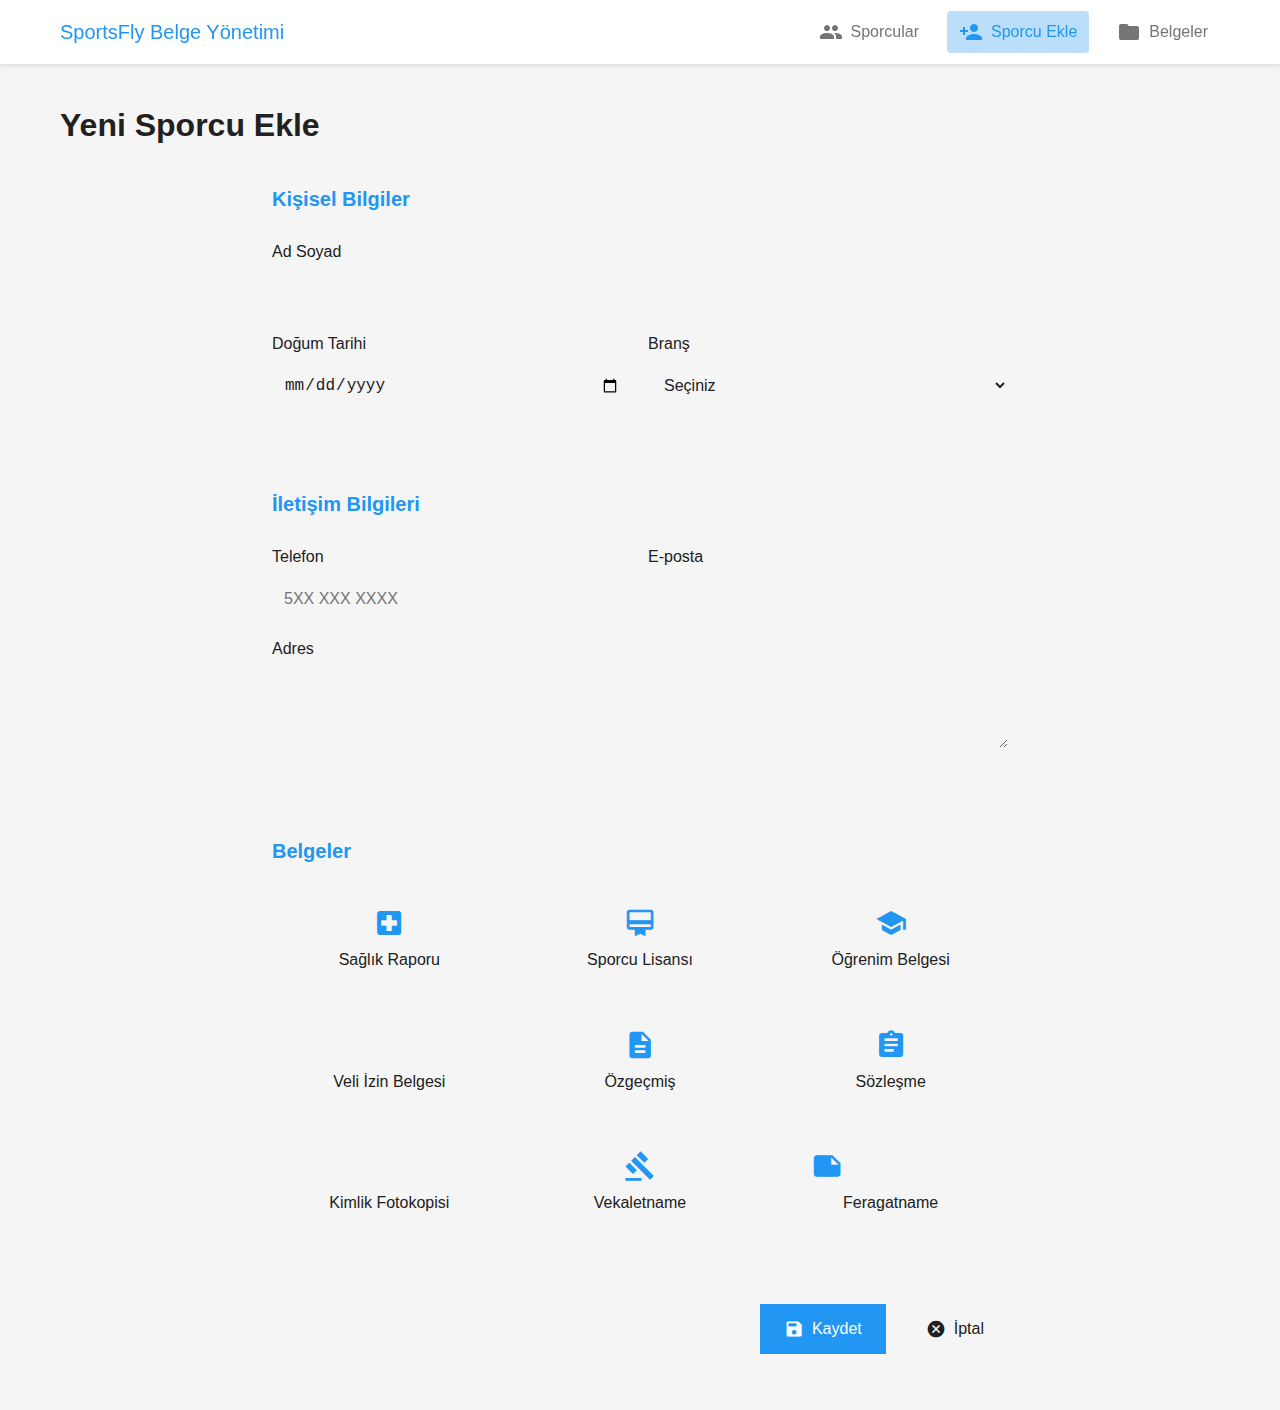
==== add-athlete.html @ 4d832ae0 "feat: Sporcu ekleme sayfası oluşturuldu" ====
<!DOCTYPE html>
<html lang="tr">
<head>
    <meta charset="UTF-8">
    <meta name="viewport" content="width=device-width, initial-scale=1.0">
    <title>Sporcu Ekle - SportsFly</title>
    <link href="https://fonts.googleapis.com/icon?family=Material+Icons" rel="stylesheet">
    <link rel="stylesheet" href="styles.css">
    <link rel="stylesheet" href="navbar.css">
    <link rel="stylesheet" href="add-athlete.css">
</head>
<body>
    <nav class="navbar">
        <div class="navbar-container">
            <div class="navbar-brand">
                SportsFly Belge Yönetimi
            </div>
            <div class="navbar-menu">
                <a href="index.html" class="nav-link">
                    <i class="material-icons">people</i>
                    Sporcular
                </a>
                <a href="add-athlete.html" class="nav-link active">
                    <i class="material-icons">person_add</i>
                    Sporcu Ekle
                </a>
                <a href="documents.html" class="nav-link">
                    <i class="material-icons">folder</i>
                    Belgeler
                </a>
            </div>
            <button class="menu-toggle">
                <i class="material-icons">menu</i>
            </button>
        </div>
    </nav>

    <div class="main-content">
        <div class="container">
            <h1>Yeni Sporcu Ekle</h1>
            
            <form id="addAthleteForm" class="form-container">
                <!-- Kişisel Bilgiler -->
                <div class="form-section">
                    <h2>Kişisel Bilgiler</h2>
                    <div class="form-group">
                        <label for="athleteName">Ad Soyad</label>
                        <input type="text" id="athleteName" name="athleteName" required>
                    </div>
                    <div class="form-row">
                        <div class="form-group">
                            <label for="birthDate">Doğum Tarihi</label>
                            <input type="date" id="birthDate" name="birthDate" required>
                        </div>
                        <div class="form-group">
                            <label for="branch">Branş</label>
                            <select id="branch" name="branch" required>
                                <option value="">Seçiniz</option>
                                <option value="Futbol">Futbol</option>
                                <option value="Basketbol">Basketbol</option>
                                <option value="Voleybol">Voleybol</option>
                                <option value="Tenis">Tenis</option>
                                <option value="Yüzme">Yüzme</option>
                            </select>
                        </div>
                    </div>
                </div>

                <!-- İletişim Bilgileri -->
                <div class="form-section">
                    <h2>İletişim Bilgileri</h2>
                    <div class="form-row">
                        <div class="form-group">
                            <label for="phone">Telefon</label>
                            <input type="tel" id="phone" name="phone" pattern="[0-9]{10}" placeholder="5XX XXX XXXX" required>
                        </div>
                        <div class="form-group">
                            <label for="email">E-posta</label>
                            <input type="email" id="email" name="email" required>
                        </div>
                    </div>
                    <div class="form-group">
                        <label for="address">Adres</label>
                        <textarea id="address" name="address" rows="3" required></textarea>
                    </div>
                </div>

                <!-- Belgeler -->
                <div class="form-section">
                    <h2>Belgeler</h2>
                    <div class="document-grid">
                        <div class="document-upload">
                            <label for="healthReport">
                                <i class="material-icons">local_hospital</i>
                                Sağlık Raporu
                            </label>
                            <input type="file" id="healthReport" name="healthReport" accept=".pdf,.jpg,.jpeg,.png">
                        </div>
                        <div class="document-upload">
                            <label for="license">
                                <i class="material-icons">card_membership</i>
                                Sporcu Lisansı
                            </label>
                            <input type="file" id="license" name="license" accept=".pdf,.jpg,.jpeg,.png">
                        </div>
                        <div class="document-upload">
                            <label for="education">
                                <i class="material-icons">school</i>
                                Öğrenim Belgesi
                            </label>
                            <input type="file" id="education" name="education" accept=".pdf,.jpg,.jpeg,.png">
                        </div>
                        <div class="document-upload">
                            <label for="parentPermission">
                                <i class="material-icons">family_restroom</i>
                                Veli İzin Belgesi
                            </label>
                            <input type="file" id="parentPermission" name="parentPermission" accept=".pdf,.jpg,.jpeg,.png">
                        </div>
                        <div class="document-upload">
                            <label for="resume">
                                <i class="material-icons">description</i>
                                Özgeçmiş
                            </label>
                            <input type="file" id="resume" name="resume" accept=".pdf,.doc,.docx">
                        </div>
                        <div class="document-upload">
                            <label for="contract">
                                <i class="material-icons">assignment</i>
                                Sözleşme
                            </label>
                            <input type="file" id="contract" name="contract" accept=".pdf">
                        </div>
                        <div class="document-upload">
                            <label for="idCopy">
                                <i class="material-icons">badge</i>
                                Kimlik Fotokopisi
                            </label>
                            <input type="file" id="idCopy" name="idCopy" accept=".pdf,.jpg,.jpeg,.png">
                        </div>
                        <div class="document-upload">
                            <label for="powerOfAttorney">
                                <i class="material-icons">gavel</i>
                                Vekaletname
                            </label>
                            <input type="file" id="powerOfAttorney" name="powerOfAttorney" accept=".pdf">
                        </div>
                        <div class="document-upload">
                            <label for="waiver">
                                <i class="material-icons">note_alt</i>
                                Feragatname
                            </label>
                            <input type="file" id="waiver" name="waiver" accept=".pdf">
                        </div>
                    </div>
                </div>

                <div class="form-actions">
                    <button type="submit" class="btn btn-primary">
                        <i class="material-icons">save</i>
                        Kaydet
                    </button>
                    <a href="index.html" class="btn btn-secondary">
                        <i class="material-icons">cancel</i>
                        İptal
                    </a>
                </div>
            </form>
        </div>
    </div>

    <script src="add-athlete.js"></script>
</body>
</html>
---- styles.css ----
:root {
    --primary-color: #2196F3;
    --primary-dark: #1976D2;
    --primary-light: #BBDEFB;
    --accent-color: #FF4081;
    --text-primary: #212121;
    --text-secondary: #757575;
    --divider-color: #BDBDBD;
    --background-color: #F5F5F5;
    --white: #FFFFFF;
    --success-color: #4CAF50;
    --warning-color: #FFC107;
    --error-color: #F44336;
}

* {
    margin: 0;
    padding: 0;
    box-sizing: border-box;
}

body {
    font-family: 'Roboto', sans-serif;
    line-height: 1.6;
    color: var(--text-primary);
    background-color: var(--background-color);
}

.container {
    max-width: 1200px;
    margin: 0 auto;
    padding: 20px;
}

.main-content {
    padding-top: 80px;
}

/* Buttons */
.btn {
    display: inline-flex;
    align-items: center;
    padding: 8px 16px;
    border-radius: 4px;
    border: none;
    font-size: 14px;
    font-weight: 500;
    cursor: pointer;
    transition: all 0.3s ease;
    text-decoration: none;
    gap: 8px;
}

.btn-primary {
    background-color: var(--primary-color);
    color: var(--white);
}

.btn-primary:hover {
    background-color: var(--primary-dark);
}

.btn-secondary {
    background-color: var(--white);
    color: var(--text-primary);
    border: 1px solid var(--divider-color);
}

.btn-secondary:hover {
    background-color: var(--background-color);
}

.btn-outline {
    background-color: transparent;
    border: 1px solid var(--primary-color);
    color: var(--primary-color);
}

.btn-outline:hover {
    background-color: var(--primary-light);
}

/* Header Actions */
.header-actions {
    display: flex;
    justify-content: space-between;
    align-items: center;
    margin-bottom: 24px;
}

/* Search Bar */
.search-bar {
    margin-bottom: 24px;
}

.search-input {
    display: flex;
    align-items: center;
    background-color: var(--white);
    padding: 8px 16px;
    border-radius: 4px;
    box-shadow: 0 2px 4px rgba(0, 0, 0, 0.1);
    margin-bottom: 16px;
}

.search-input input {
    border: none;
    outline: none;
    padding: 8px;
    width: 100%;
    font-size: 16px;
}

.search-input i {
    color: var(--text-secondary);
    margin-right: 8px;
}

.filter-buttons {
    display: flex;
    gap: 8px;
}

/* Athletes Grid */
.athletes-grid {
    display: grid;
    grid-template-columns: repeat(auto-fill, minmax(300px, 1fr));
    gap: 20px;
}

.athlete-card {
    background-color: var(--white);
    border-radius: 8px;
    padding: 16px;
    box-shadow: 0 2px 4px rgba(0, 0, 0, 0.1);
}

.athlete-header {
    display: flex;
    align-items: center;
    margin-bottom: 16px;
}

.athlete-avatar {
    width: 48px;
    height: 48px;
    border-radius: 50%;
    background-color: var(--primary-light);
    display: flex;
    align-items: center;
    justify-content: center;
    margin-right: 12px;
}

.athlete-info h3 {
    margin: 0;
    color: var(--text-primary);
}

.athlete-info p {
    margin: 0;
    color: var(--text-secondary);
    font-size: 14px;
}

.document-status {
    margin-top: 12px;
    padding: 8px;
    border-radius: 4px;
    font-size: 14px;
    text-align: center;
}

.status-complete {
    background-color: #E8F5E9;
    color: var(--success-color);
}

.status-missing {
    background-color: #FFF3E0;
    color: var(--warning-color);
}

/* Responsive Design */
@media (max-width: 768px) {
    .header-actions {
        flex-direction: column;
        gap: 16px;
        align-items: stretch;
    }

    .filter-buttons {
        flex-wrap: wrap;
    }

    .athletes-grid {
        grid-template-columns: 1fr;
    }
}
---- navbar.css ----
.navbar {
    position: fixed;
    top: 0;
    left: 0;
    right: 0;
    background-color: var(--white);
    box-shadow: 0 2px 4px rgba(0, 0, 0, 0.1);
    z-index: 1000;
}

.navbar-container {
    max-width: 1200px;
    margin: 0 auto;
    padding: 0 20px;
    height: 64px;
    display: flex;
    align-items: center;
    justify-content: space-between;
}

.navbar-brand {
    font-size: 20px;
    font-weight: 500;
    color: var(--primary-color);
    text-decoration: none;
}

.navbar-menu {
    display: flex;
    gap: 16px;
}

.nav-link {
    display: flex;
    align-items: center;
    gap: 8px;
    color: var(--text-secondary);
    text-decoration: none;
    padding: 8px 12px;
    border-radius: 4px;
    transition: all 0.3s ease;
}

.nav-link:hover {
    background-color: var(--background-color);
    color: var(--primary-color);
}

.nav-link.active {
    color: var(--primary-color);
    background-color: var(--primary-light);
}

.menu-toggle {
    display: none;
    background: none;
    border: none;
    color: var(--text-secondary);
    cursor: pointer;
    padding: 8px;
}

@media (max-width: 768px) {
    .navbar-menu {
        display: none;
        position: absolute;
        top: 64px;
        left: 0;
        right: 0;
        background-color: var(--white);
        flex-direction: column;
        padding: 16px;
        box-shadow: 0 2px 4px rgba(0, 0, 0, 0.1);
    }

    .navbar-menu.active {
        display: flex;
    }

    .menu-toggle {
        display: block;
    }
}
---- add-athlete.css ----
.form-container {
    background: var(--surface-color);
    border-radius: var(--border-radius);
    padding: 2rem;
    box-shadow: var(--shadow);
    max-width: 800px;
    margin: 0 auto;
}

.form-section {
    margin-bottom: 2rem;
    padding-bottom: 2rem;
    border-bottom: 1px solid var(--border-color);
}

.form-section:last-child {
    border-bottom: none;
    margin-bottom: 0;
    padding-bottom: 0;
}

.form-section h2 {
    color: var(--primary-color);
    font-size: 1.25rem;
    margin-bottom: 1.5rem;
}

.form-group {
    margin-bottom: 1rem;
}

.form-row {
    display: grid;
    grid-template-columns: repeat(auto-fit, minmax(200px, 1fr));
    gap: 1rem;
}

label {
    display: block;
    margin-bottom: 0.5rem;
    color: var(--text-color);
    font-weight: 500;
}

input[type="text"],
input[type="tel"],
input[type="email"],
input[type="date"],
select,
textarea {
    width: 100%;
    padding: 0.75rem;
    border: 1px solid var(--border-color);
    border-radius: var(--border-radius);
    background: var(--background-color);
    color: var(--text-color);
    font-size: 1rem;
    transition: border-color 0.3s ease;
}

input[type="text"]:focus,
input[type="tel"]:focus,
input[type="email"]:focus,
input[type="date"]:focus,
select:focus,
textarea:focus {
    border-color: var(--primary-color);
    outline: none;
}

.document-grid {
    display: grid;
    grid-template-columns: repeat(auto-fit, minmax(200px, 1fr));
    gap: 1rem;
}

.document-upload {
    background: var(--background-color);
    border: 2px dashed var(--border-color);
    border-radius: var(--border-radius);
    padding: 1rem;
    text-align: center;
    transition: all 0.3s ease;
    cursor: pointer;
}

.document-upload:hover {
    border-color: var(--primary-color);
}

.document-upload label {
    cursor: pointer;
    display: flex;
    flex-direction: column;
    align-items: center;
    gap: 0.5rem;
}

.document-upload i {
    font-size: 2rem;
    color: var(--primary-color);
}

.document-upload input[type="file"] {
    display: none;
}

.form-actions {
    display: flex;
    gap: 1rem;
    justify-content: flex-end;
    margin-top: 2rem;
}

.btn {
    display: inline-flex;
    align-items: center;
    gap: 0.5rem;
    padding: 0.75rem 1.5rem;
    border: none;
    border-radius: var(--border-radius);
    font-size: 1rem;
    font-weight: 500;
    cursor: pointer;
    transition: all 0.3s ease;
}

.btn i {
    font-size: 1.25rem;
}

.btn-primary {
    background: var(--primary-color);
    color: white;
}

.btn-primary:hover {
    background: var(--primary-dark);
}

.btn-secondary {
    background: var(--surface-color);
    color: var(--text-color);
    border: 1px solid var(--border-color);
    text-decoration: none;
}

.btn-secondary:hover {
    background: var(--background-color);
}

@media (max-width: 768px) {
    .form-container {
        padding: 1rem;
    }

    .document-grid {
        grid-template-columns: repeat(auto-fit, minmax(150px, 1fr));
    }

    .form-actions {
        flex-direction: column;
    }

    .btn {
        width: 100%;
        justify-content: center;
    }
}
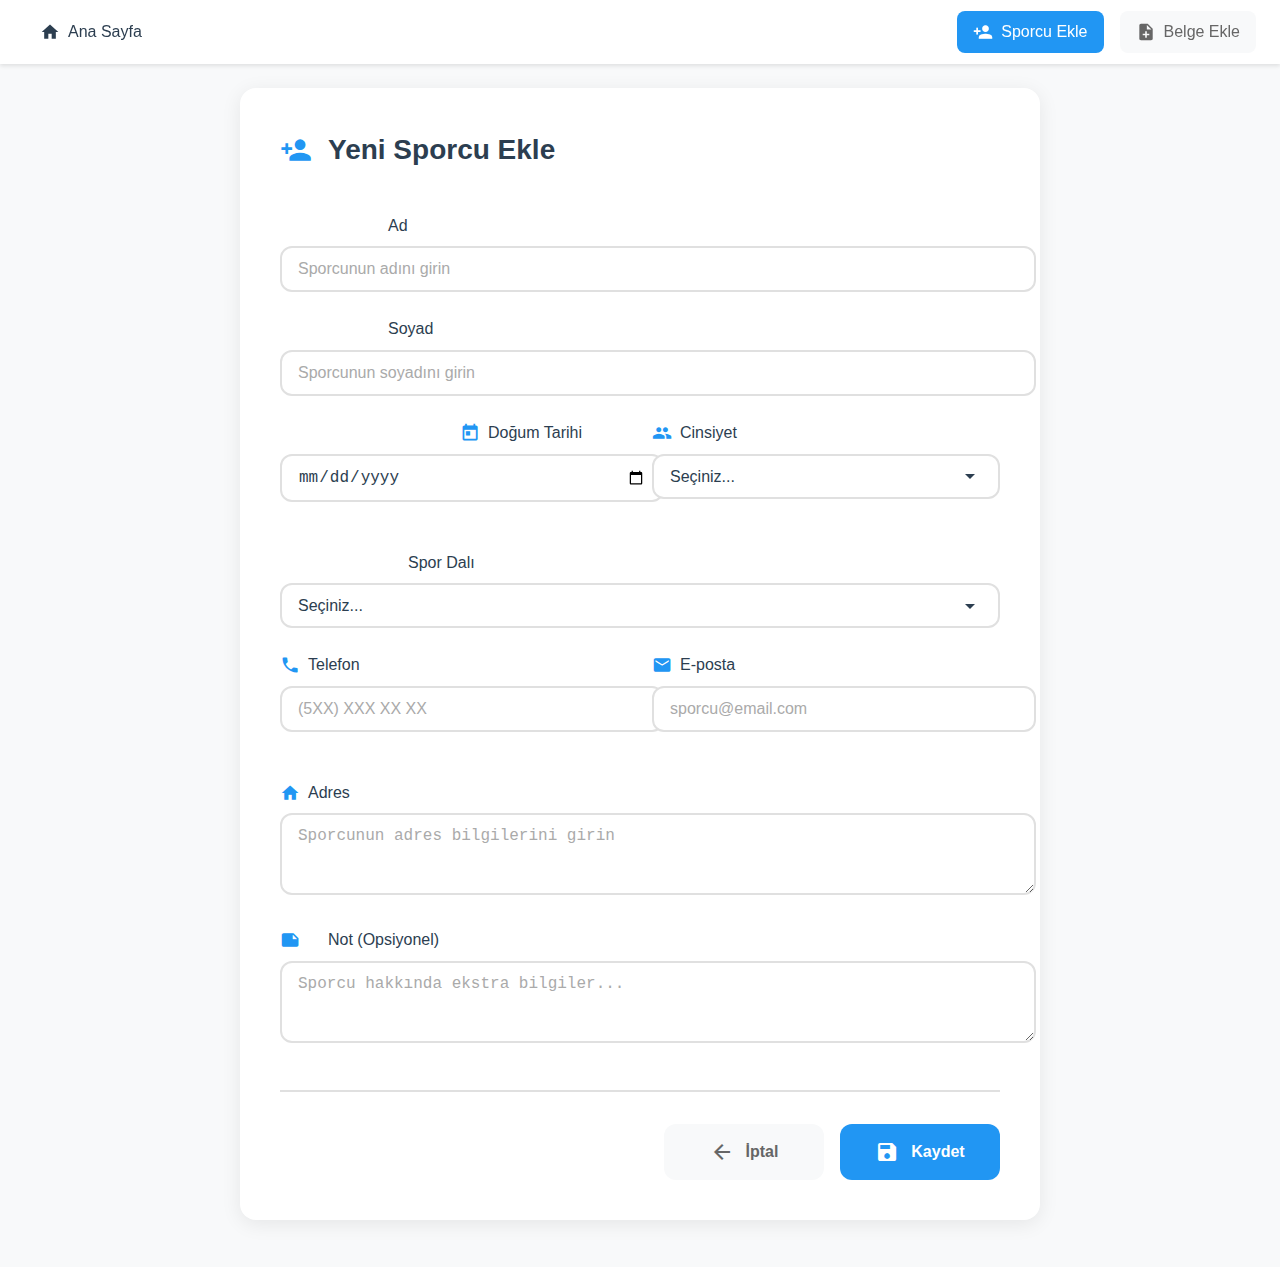
==== commit f9ac90a5: "Sporcu ekleme sayfası tamamen yenilendi" ====
--- a/add-athlete.html
+++ b/add-athlete.html
@@ -3,167 +3,143 @@
 <head>
     <meta charset="UTF-8">
     <meta name="viewport" content="width=device-width, initial-scale=1.0">
-    <title>Sporcu Ekle - SportsFly</title>
+    <title>Yeni Sporcu Ekle - SportsFly Docs</title>
     <link href="https://fonts.googleapis.com/icon?family=Material+Icons" rel="stylesheet">
-    <link rel="stylesheet" href="styles.css">
     <link rel="stylesheet" href="navbar.css">
     <link rel="stylesheet" href="add-athlete.css">
 </head>
 <body>
     <nav class="navbar">
-        <div class="navbar-container">
-            <div class="navbar-brand">
-                SportsFly Belge Yönetimi
-            </div>
-            <div class="navbar-menu">
-                <a href="index.html" class="nav-link">
-                    <i class="material-icons">people</i>
-                    Sporcular
-                </a>
-                <a href="add-athlete.html" class="nav-link active">
-                    <i class="material-icons">person_add</i>
-                    Sporcu Ekle
-                </a>
-                <a href="documents.html" class="nav-link">
-                    <i class="material-icons">folder</i>
-                    Belgeler
-                </a>
-            </div>
-            <button class="menu-toggle">
-                <i class="material-icons">menu</i>
-            </button>
+        <div class="nav-left">
+            <a href="index.html" class="nav-home-btn">
+                <i class="material-icons">home</i>
+                Ana Sayfa
+            </a>
+        </div>
+        <div class="nav-right">
+            <a href="add-athlete.html" class="nav-btn active">
+                <i class="material-icons">person_add</i>
+                Sporcu Ekle
+            </a>
+            <a href="add-document.html" class="nav-btn">
+                <i class="material-icons">note_add</i>
+                Belge Ekle
+            </a>
         </div>
     </nav>
 
-    <div class="main-content">
-        <div class="container">
-            <h1>Yeni Sporcu Ekle</h1>
+    <div class="container">
+        <div class="form-card">
+            <h2>
+                <i class="material-icons">person_add</i>
+                Yeni Sporcu Ekle
+            </h2>
             
-            <form id="addAthleteForm" class="form-container">
-                <!-- Kişisel Bilgiler -->
-                <div class="form-section">
-                    <h2>Kişisel Bilgiler</h2>
+            <form id="athleteForm">
+                <div class="form-group">
+                    <label for="name">
+                        <i class="material-icons">badge</i>
+                        Ad
+                    </label>
+                    <input type="text" id="name" name="name" required 
+                           placeholder="Sporcunun adını girin">
+                </div>
+
+                <div class="form-group">
+                    <label for="surname">
+                        <i class="material-icons">badge</i>
+                        Soyad
+                    </label>
+                    <input type="text" id="surname" name="surname" required 
+                           placeholder="Sporcunun soyadını girin">
+                </div>
+
+                <div class="form-row">
                     <div class="form-group">
-                        <label for="athleteName">Ad Soyad</label>
-                        <input type="text" id="athleteName" name="athleteName" required>
+                        <label for="birthDate">
+                            <i class="material-icons">calendar_today</i>
+                            Doğum Tarihi
+                        </label>
+                        <input type="date" id="birthDate" name="birthDate" required>
                     </div>
-                    <div class="form-row">
-                        <div class="form-group">
-                            <label for="birthDate">Doğum Tarihi</label>
-                            <input type="date" id="birthDate" name="birthDate" required>
-                        </div>
-                        <div class="form-group">
-                            <label for="branch">Branş</label>
-                            <select id="branch" name="branch" required>
-                                <option value="">Seçiniz</option>
-                                <option value="Futbol">Futbol</option>
-                                <option value="Basketbol">Basketbol</option>
-                                <option value="Voleybol">Voleybol</option>
-                                <option value="Tenis">Tenis</option>
-                                <option value="Yüzme">Yüzme</option>
-                            </select>
-                        </div>
+
+                    <div class="form-group">
+                        <label for="gender">
+                            <i class="material-icons">people</i>
+                            Cinsiyet
+                        </label>
+                        <select id="gender" name="gender" required>
+                            <option value="">Seçiniz...</option>
+                            <option value="male">Erkek</option>
+                            <option value="female">Kadın</option>
+                        </select>
                     </div>
                 </div>
 
-                <!-- İletişim Bilgileri -->
-                <div class="form-section">
-                    <h2>İletişim Bilgileri</h2>
-                    <div class="form-row">
-                        <div class="form-group">
-                            <label for="phone">Telefon</label>
-                            <input type="tel" id="phone" name="phone" pattern="[0-9]{10}" placeholder="5XX XXX XXXX" required>
-                        </div>
-                        <div class="form-group">
-                            <label for="email">E-posta</label>
-                            <input type="email" id="email" name="email" required>
-                        </div>
+                <div class="form-group">
+                    <label for="sport">
+                        <i class="material-icons">sports</i>
+                        Spor Dalı
+                    </label>
+                    <select id="sport" name="sport" required>
+                        <option value="">Seçiniz...</option>
+                        <option value="futbol">Futbol</option>
+                        <option value="basketbol">Basketbol</option>
+                        <option value="voleybol">Voleybol</option>
+                        <option value="tenis">Tenis</option>
+                        <option value="yuzme">Yüzme</option>
+                        <option value="atletizm">Atletizm</option>
+                    </select>
+                </div>
+
+                <div class="form-row">
+                    <div class="form-group">
+                        <label for="phone">
+                            <i class="material-icons">phone</i>
+                            Telefon
+                        </label>
+                        <input type="tel" id="phone" name="phone" 
+                               placeholder="(5XX) XXX XX XX"
+                               pattern="[0-9]{10}" required>
                     </div>
+
                     <div class="form-group">
-                        <label for="address">Adres</label>
-                        <textarea id="address" name="address" rows="3" required></textarea>
+                        <label for="email">
+                            <i class="material-icons">email</i>
+                            E-posta
+                        </label>
+                        <input type="email" id="email" name="email" 
+                               placeholder="sporcu@email.com" required>
                     </div>
                 </div>
 
-                <!-- Belgeler -->
-                <div class="form-section">
-                    <h2>Belgeler</h2>
-                    <div class="document-grid">
-                        <div class="document-upload">
-                            <label for="healthReport">
-                                <i class="material-icons">local_hospital</i>
-                                Sağlık Raporu
-                            </label>
-                            <input type="file" id="healthReport" name="healthReport" accept=".pdf,.jpg,.jpeg,.png">
-                        </div>
-                        <div class="document-upload">
-                            <label for="license">
-                                <i class="material-icons">card_membership</i>
-                                Sporcu Lisansı
-                            </label>
-                            <input type="file" id="license" name="license" accept=".pdf,.jpg,.jpeg,.png">
-                        </div>
-                        <div class="document-upload">
-                            <label for="education">
-                                <i class="material-icons">school</i>
-                                Öğrenim Belgesi
-                            </label>
-                            <input type="file" id="education" name="education" accept=".pdf,.jpg,.jpeg,.png">
-                        </div>
-                        <div class="document-upload">
-                            <label for="parentPermission">
-                                <i class="material-icons">family_restroom</i>
-                                Veli İzin Belgesi
-                            </label>
-                            <input type="file" id="parentPermission" name="parentPermission" accept=".pdf,.jpg,.jpeg,.png">
-                        </div>
-                        <div class="document-upload">
-                            <label for="resume">
-                                <i class="material-icons">description</i>
-                                Özgeçmiş
-                            </label>
-                            <input type="file" id="resume" name="resume" accept=".pdf,.doc,.docx">
-                        </div>
-                        <div class="document-upload">
-                            <label for="contract">
-                                <i class="material-icons">assignment</i>
-                                Sözleşme
-                            </label>
-                            <input type="file" id="contract" name="contract" accept=".pdf">
-                        </div>
-                        <div class="document-upload">
-                            <label for="idCopy">
-                                <i class="material-icons">badge</i>
-                                Kimlik Fotokopisi
-                            </label>
-                            <input type="file" id="idCopy" name="idCopy" accept=".pdf,.jpg,.jpeg,.png">
-                        </div>
-                        <div class="document-upload">
-                            <label for="powerOfAttorney">
-                                <i class="material-icons">gavel</i>
-                                Vekaletname
-                            </label>
-                            <input type="file" id="powerOfAttorney" name="powerOfAttorney" accept=".pdf">
-                        </div>
-                        <div class="document-upload">
-                            <label for="waiver">
-                                <i class="material-icons">note_alt</i>
-                                Feragatname
-                            </label>
-                            <input type="file" id="waiver" name="waiver" accept=".pdf">
-                        </div>
-                    </div>
+                <div class="form-group">
+                    <label for="address">
+                        <i class="material-icons">home</i>
+                        Adres
+                    </label>
+                    <textarea id="address" name="address" rows="3" 
+                              placeholder="Sporcunun adres bilgilerini girin" required></textarea>
+                </div>
+
+                <div class="form-group">
+                    <label for="note">
+                        <i class="material-icons">notes</i>
+                        Not (Opsiyonel)
+                    </label>
+                    <textarea id="note" name="note" rows="3" 
+                              placeholder="Sporcu hakkında ekstra bilgiler..."></textarea>
                 </div>
 
                 <div class="form-actions">
+                    <button type="button" class="btn btn-secondary" onclick="window.location.href='index.html'">
+                        <i class="material-icons">arrow_back</i>
+                        İptal
+                    </button>
                     <button type="submit" class="btn btn-primary">
                         <i class="material-icons">save</i>
                         Kaydet
                     </button>
-                    <a href="index.html" class="btn btn-secondary">
-                        <i class="material-icons">cancel</i>
-                        İptal
-                    </a>
                 </div>
             </form>
         </div>
--- a/navbar.css
+++ b/navbar.css
@@ -1,83 +1,87 @@
+/* Navbar */
 .navbar {
     position: fixed;
     top: 0;
     left: 0;
     right: 0;
-    background-color: var(--white);
+    height: 64px;
+    background: white;
     box-shadow: 0 2px 4px rgba(0, 0, 0, 0.1);
+    display: flex;
+    justify-content: space-between;
+    align-items: center;
+    padding: 0 24px;
     z-index: 1000;
 }
 
-.navbar-container {
-    max-width: 1200px;
-    margin: 0 auto;
-    padding: 0 20px;
-    height: 64px;
+.nav-left, .nav-right {
     display: flex;
     align-items: center;
-    justify-content: space-between;
-}
-
-.navbar-brand {
-    font-size: 20px;
-    font-weight: 500;
-    color: var(--primary-color);
-    text-decoration: none;
-}
-
-.navbar-menu {
-    display: flex;
     gap: 16px;
 }
 
-.nav-link {
-    display: flex;
+.nav-home-btn, .nav-btn {
+    display: inline-flex;
     align-items: center;
     gap: 8px;
+    padding: 8px 16px;
+    border-radius: 8px;
     color: var(--text-secondary);
     text-decoration: none;
-    padding: 8px 12px;
-    border-radius: 4px;
-    transition: all 0.3s ease;
+    font-weight: 500;
+    transition: all 0.2s ease;
 }
 
-.nav-link:hover {
-    background-color: var(--background-color);
-    color: var(--primary-color);
+.nav-home-btn {
+    color: var(--text-primary);
 }
 
-.nav-link.active {
-    color: var(--primary-color);
-    background-color: var(--primary-light);
+.nav-home-btn:hover {
+    background-color: var(--background-light);
 }
 
-.menu-toggle {
-    display: none;
-    background: none;
-    border: none;
-    color: var(--text-secondary);
-    cursor: pointer;
-    padding: 8px;
+.nav-btn {
+    background-color: var(--background-light);
 }
 
+.nav-btn:hover {
+    background-color: var(--border-color);
+    transform: translateY(-1px);
+}
+
+.nav-btn.active {
+    background-color: var(--primary-color);
+    color: white;
+}
+
+.nav-btn.active:hover {
+    background-color: var(--primary-dark);
+}
+
+.nav-home-btn i, .nav-btn i {
+    font-size: 20px;
+}
+
+/* Responsive Design */
 @media (max-width: 768px) {
-    .navbar-menu {
-        display: none;
-        position: absolute;
-        top: 64px;
-        left: 0;
-        right: 0;
-        background-color: var(--white);
-        flex-direction: column;
-        padding: 16px;
-        box-shadow: 0 2px 4px rgba(0, 0, 0, 0.1);
+    .navbar {
+        padding: 0 16px;
     }
 
-    .navbar-menu.active {
-        display: flex;
+    .nav-home-btn span, .nav-btn span {
+        display: none;
     }
 
-    .menu-toggle {
-        display: block;
+    .nav-home-btn, .nav-btn {
+        padding: 8px;
+    }
+
+    .nav-home-btn i, .nav-btn i {
+        margin: 0;
     }
 }
+
+/* Ana içeriği navbar altında başlat */
+body {
+    padding-top: 64px;
+}
--- a/add-athlete.css
+++ b/add-athlete.css
@@ -1,169 +1,209 @@
-.form-container {
-    background: var(--surface-color);
-    border-radius: var(--border-radius);
-    padding: 2rem;
-    box-shadow: var(--shadow);
+:root {
+    --primary-color: #2196F3;
+    --primary-dark: #1976D2;
+    --success-color: #4CAF50;
+    --danger-color: #F44336;
+    --text-primary: #2c3e50;
+    --text-secondary: #666;
+    --border-color: #e0e0e0;
+    --background-light: #f8f9fa;
+}
+
+body {
+    background-color: var(--background-light);
+    color: var(--text-primary);
+    font-family: -apple-system, BlinkMacSystemFont, 'Segoe UI', Roboto, Oxygen, Ubuntu, Cantarell, 'Open Sans', 'Helvetica Neue', sans-serif;
+    line-height: 1.6;
+    padding-top: 80px;
+}
+
+.container {
     max-width: 800px;
     margin: 0 auto;
-}
-
-.form-section {
-    margin-bottom: 2rem;
-    padding-bottom: 2rem;
-    border-bottom: 1px solid var(--border-color);
-}
-
-.form-section:last-child {
-    border-bottom: none;
-    margin-bottom: 0;
-    padding-bottom: 0;
-}
-
-.form-section h2 {
+    padding: 0 20px;
+}
+
+.form-card {
+    background: white;
+    border-radius: 16px;
+    box-shadow: 0 4px 20px rgba(0, 0, 0, 0.08);
+    padding: 40px;
+    margin-bottom: 40px;
+}
+
+.form-card h2 {
+    color: var(--text-primary);
+    font-size: 28px;
+    font-weight: 600;
+    margin: 0 0 40px 0;
+    display: flex;
+    align-items: center;
+    gap: 16px;
+}
+
+.form-card h2 i {
     color: var(--primary-color);
-    font-size: 1.25rem;
-    margin-bottom: 1.5rem;
-}
-
+    font-size: 32px;
+}
+
+/* Form Groups */
 .form-group {
-    margin-bottom: 1rem;
+    margin-bottom: 24px;
+    flex: 1;
 }
 
 .form-row {
-    display: grid;
-    grid-template-columns: repeat(auto-fit, minmax(200px, 1fr));
-    gap: 1rem;
-}
-
-label {
-    display: block;
-    margin-bottom: 0.5rem;
-    color: var(--text-color);
+    display: flex;
+    gap: 24px;
+    margin-bottom: 24px;
+}
+
+.form-group label {
+    display: flex;
+    align-items: center;
+    gap: 8px;
+    margin-bottom: 8px;
+    color: var(--text-primary);
     font-weight: 500;
 }
 
-input[type="text"],
-input[type="tel"],
-input[type="email"],
-input[type="date"],
-select,
-textarea {
+.form-group label i {
+    color: var(--primary-color);
+    font-size: 20px;
+}
+
+.form-group input,
+.form-group select,
+.form-group textarea {
     width: 100%;
-    padding: 0.75rem;
-    border: 1px solid var(--border-color);
-    border-radius: var(--border-radius);
-    background: var(--background-color);
-    color: var(--text-color);
-    font-size: 1rem;
-    transition: border-color 0.3s ease;
-}
-
-input[type="text"]:focus,
-input[type="tel"]:focus,
-input[type="email"]:focus,
-input[type="date"]:focus,
-select:focus,
-textarea:focus {
+    padding: 12px 16px;
+    border: 2px solid var(--border-color);
+    border-radius: 12px;
+    font-size: 16px;
+    color: var(--text-primary);
+    background-color: white;
+    transition: all 0.2s ease;
+}
+
+.form-group input::placeholder,
+.form-group textarea::placeholder {
+    color: #aaa;
+}
+
+.form-group select {
+    appearance: none;
+    background-image: url("data:image/svg+xml;charset=UTF-8,%3csvg xmlns='http://www.w3.org/2000/svg' viewBox='0 0 24 24' fill='%232c3e50'%3e%3cpath d='M7 10l5 5 5-5z'/%3e%3c/svg%3e");
+    background-repeat: no-repeat;
+    background-position: right 16px center;
+    background-size: 24px;
+    padding-right: 48px;
+}
+
+.form-group input:hover,
+.form-group select:hover,
+.form-group textarea:hover {
     border-color: var(--primary-color);
+}
+
+.form-group input:focus,
+.form-group select:focus,
+.form-group textarea:focus {
+    border-color: var(--primary-color);
+    box-shadow: 0 0 0 4px rgba(33, 150, 243, 0.1);
     outline: none;
 }
 
-.document-grid {
-    display: grid;
-    grid-template-columns: repeat(auto-fit, minmax(200px, 1fr));
-    gap: 1rem;
-}
-
-.document-upload {
-    background: var(--background-color);
-    border: 2px dashed var(--border-color);
-    border-radius: var(--border-radius);
-    padding: 1rem;
-    text-align: center;
-    transition: all 0.3s ease;
-    cursor: pointer;
-}
-
-.document-upload:hover {
-    border-color: var(--primary-color);
-}
-
-.document-upload label {
-    cursor: pointer;
-    display: flex;
-    flex-direction: column;
-    align-items: center;
-    gap: 0.5rem;
-}
-
-.document-upload i {
-    font-size: 2rem;
-    color: var(--primary-color);
-}
-
-.document-upload input[type="file"] {
-    display: none;
-}
-
+/* Form Actions */
 .form-actions {
     display: flex;
-    gap: 1rem;
     justify-content: flex-end;
-    margin-top: 2rem;
+    gap: 16px;
+    margin-top: 40px;
+    padding-top: 32px;
+    border-top: 2px solid var(--border-color);
 }
 
 .btn {
     display: inline-flex;
     align-items: center;
-    gap: 0.5rem;
-    padding: 0.75rem 1.5rem;
+    justify-content: center;
+    gap: 12px;
+    padding: 16px 32px;
     border: none;
-    border-radius: var(--border-radius);
-    font-size: 1rem;
-    font-weight: 500;
+    border-radius: 12px;
+    font-size: 16px;
+    font-weight: 600;
     cursor: pointer;
-    transition: all 0.3s ease;
+    transition: all 0.2s ease;
+    min-width: 160px;
 }
 
 .btn i {
-    font-size: 1.25rem;
+    font-size: 24px;
 }
 
 .btn-primary {
-    background: var(--primary-color);
+    background-color: var(--primary-color);
     color: white;
 }
 
 .btn-primary:hover {
-    background: var(--primary-dark);
+    background-color: var(--primary-dark);
+    transform: translateY(-2px);
+    box-shadow: 0 4px 12px rgba(33, 150, 243, 0.2);
 }
 
 .btn-secondary {
-    background: var(--surface-color);
-    color: var(--text-color);
-    border: 1px solid var(--border-color);
-    text-decoration: none;
+    background-color: var(--background-light);
+    color: var(--text-secondary);
 }
 
 .btn-secondary:hover {
-    background: var(--background-color);
-}
-
+    background-color: var(--border-color);
+    transform: translateY(-2px);
+}
+
+/* Responsive Design */
 @media (max-width: 768px) {
-    .form-container {
-        padding: 1rem;
-    }
-
-    .document-grid {
-        grid-template-columns: repeat(auto-fit, minmax(150px, 1fr));
+    .container {
+        padding: 0 16px;
+    }
+
+    .form-card {
+        padding: 24px;
+        border-radius: 12px;
+        margin-bottom: 24px;
+    }
+
+    .form-card h2 {
+        font-size: 24px;
+        margin-bottom: 32px;
+    }
+
+    .form-row {
+        flex-direction: column;
+        gap: 16px;
+        margin-bottom: 16px;
+    }
+
+    .form-group {
+        margin-bottom: 16px;
+    }
+
+    .form-group label {
+        font-size: 14px;
     }
 
     .form-actions {
         flex-direction: column;
+        gap: 12px;
+        margin-top: 32px;
+        padding-top: 24px;
     }
 
     .btn {
         width: 100%;
-        justify-content: center;
-    }
-}
+        padding: 14px 24px;
+        font-size: 14px;
+    }
+}
